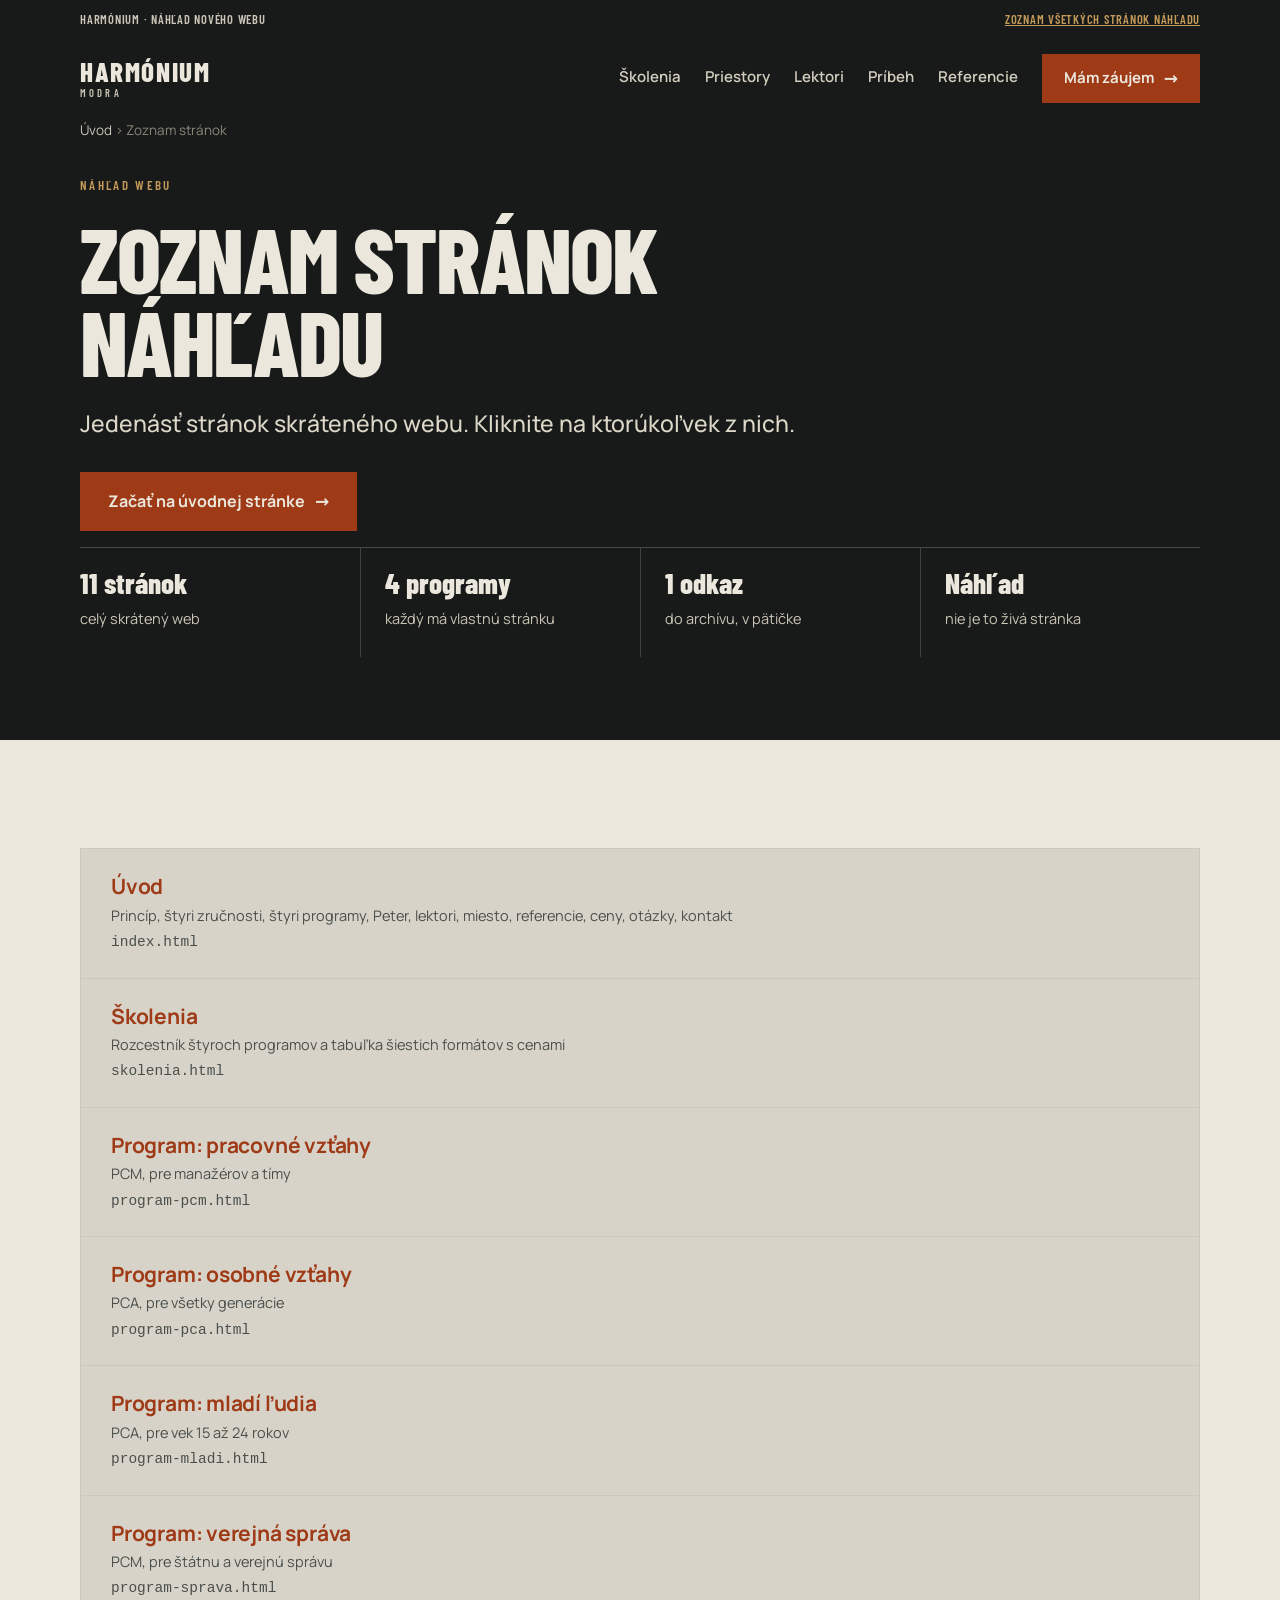
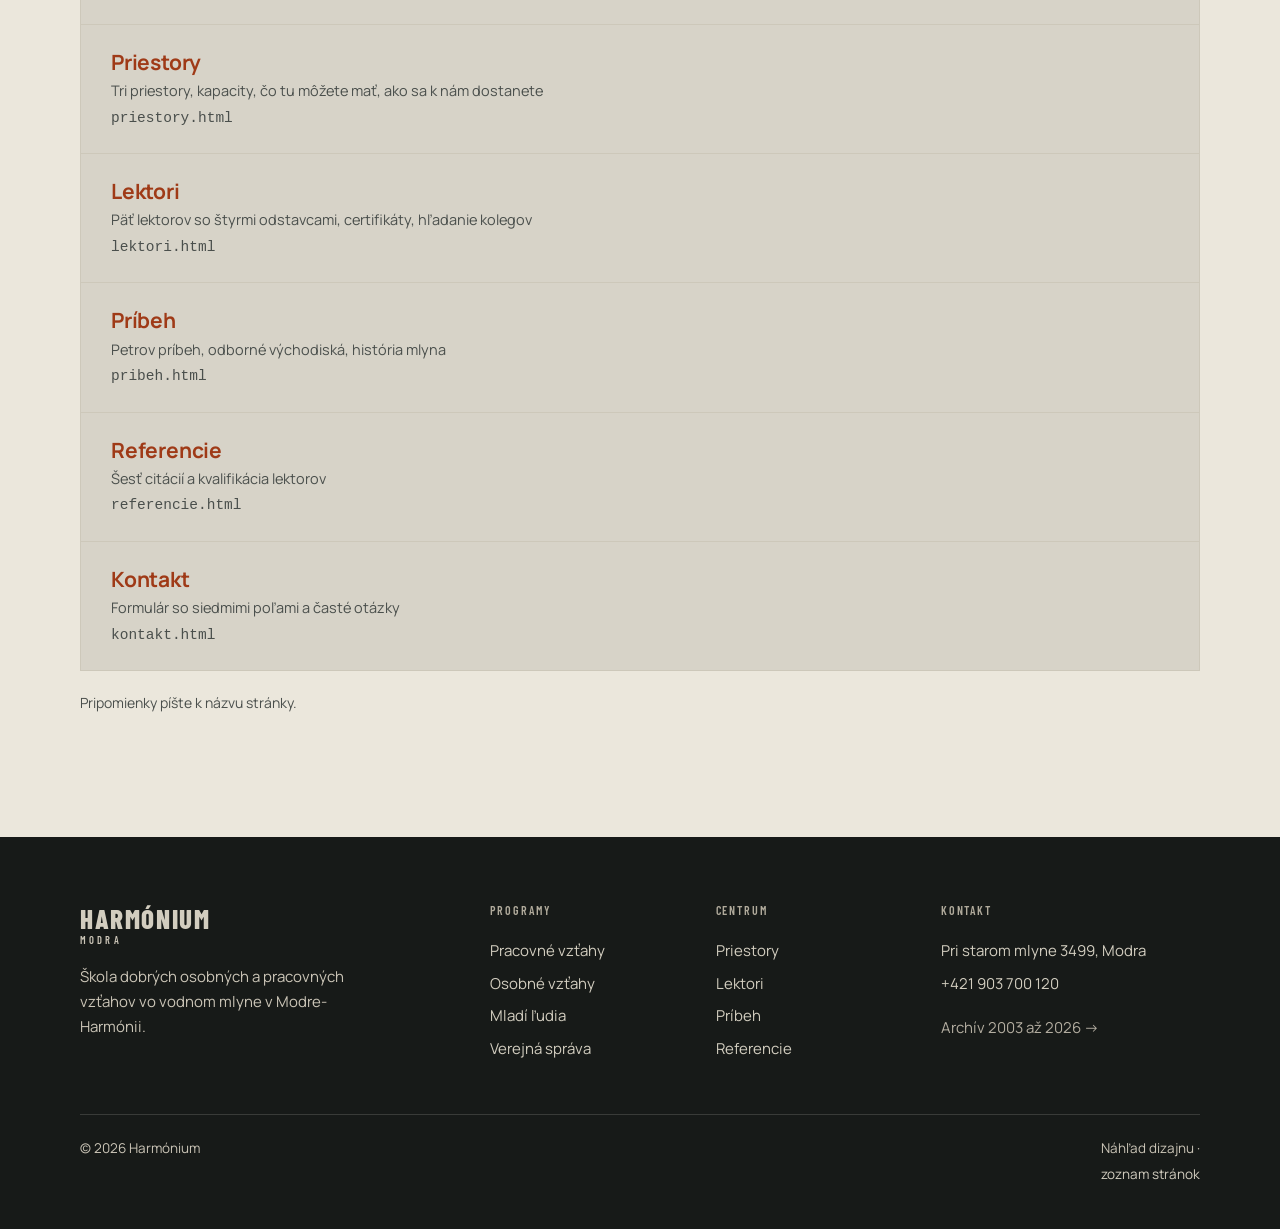
==== mapa.html @ 92538cf5 "Nahlad noveho webu Harmonium, dvanast stranok Staticky nahlad pre pripomienkovanie. Vsetky stranky m" ====
<!doctype html>
<html lang="sk">
<head>
<meta charset="utf-8">
<meta name="robots" content="noindex, nofollow">
<meta name="viewport" content="width=device-width, initial-scale=1">
<title>Zoznam stránok — Harmónium</title>
<link rel="preconnect" href="https://fonts.googleapis.com">
<link rel="preconnect" href="https://fonts.gstatic.com" crossorigin>
<link rel="stylesheet" href="https://fonts.googleapis.com/css2?family=Barlow+Condensed:wght@600;700;800&family=Manrope:wght@400;500;600;700&display=swap">
<link rel="stylesheet" href="styl.css">
</head>
<body>

<div class="preview-bar"><div class="wrap">
  <span>Harmónium &middot; náhľad nového webu</span>
  <span><a href="mapa.html">Zoznam všetkých stránok náhľadu</a></span>
</div></div>

<header class="nav"><div class="wrap">
  <a class="mark" href="index.html">Harmónium<small>Modra</small></a>
  <nav class="nav-links">
    <a href="skolenia.html">Školenia</a>
    <a href="priestory.html">Priestory</a>
    <a href="lektori.html">Lektori</a>
    <a href="pribeh.html">Príbeh</a>
    <a href="referencie.html">Referencie</a>
  </nav>
  <a class="btn" href="kontakt.html">Mám záujem <span class="ar">&rarr;</span></a>
</div></header>

<div class="crumb"><div class="wrap"><a href="index.html">Úvod</a> &rsaquo; Zoznam stránok</div></div>

<main>
<section class="top"><div class="wrap">
  <p class="tag">Náhľad webu</p>
  <h1 class="display">Zoznam stránok<br>náhľadu</h1>
  <p class="lead">Jedenásť stránok skráteného webu. Kliknite na ktorúkoľvek z nich.</p>
  <a class="btn" href="index.html">Začať na úvodnej stránke <span class="ar">&rarr;</span></a>
  <div class="meta-row"><div><b>11 stránok</b><span>celý skrátený web</span></div><div><b>4 programy</b><span>každý má vlastnú stránku</span></div><div><b>1 odkaz</b><span>do archívu, v pätičke</span></div><div><b>Náhľad</b><span>nie je to živá stránka</span></div></div>
</div></section>

<section class="band b-piesok-svetly"><div class="wrap">
  <div class="price-wrap"><div class="price-row" style="grid-template-columns:1fr"><div><p class="h3" style="margin-bottom:4px"><a href="index.html" style="color:var(--vinova); text-decoration:none">Úvod</a></p><p class="small quiet" style="margin:0 0 4px">Princíp, štyri zručnosti, štyri programy, Peter, lektori, miesto, referencie, ceny, otázky, kontakt</p><p class="small" style="margin:0; color:var(--text-3); font-family:monospace">index.html</p></div></div><div class="price-row" style="grid-template-columns:1fr"><div><p class="h3" style="margin-bottom:4px"><a href="skolenia.html" style="color:var(--vinova); text-decoration:none">Školenia</a></p><p class="small quiet" style="margin:0 0 4px">Rozcestník štyroch programov a tabuľka šiestich formátov s cenami</p><p class="small" style="margin:0; color:var(--text-3); font-family:monospace">skolenia.html</p></div></div><div class="price-row" style="grid-template-columns:1fr"><div><p class="h3" style="margin-bottom:4px"><a href="program-pcm.html" style="color:var(--vinova); text-decoration:none">Program: pracovné vzťahy</a></p><p class="small quiet" style="margin:0 0 4px">PCM, pre manažérov a tímy</p><p class="small" style="margin:0; color:var(--text-3); font-family:monospace">program-pcm.html</p></div></div><div class="price-row" style="grid-template-columns:1fr"><div><p class="h3" style="margin-bottom:4px"><a href="program-pca.html" style="color:var(--vinova); text-decoration:none">Program: osobné vzťahy</a></p><p class="small quiet" style="margin:0 0 4px">PCA, pre všetky generácie</p><p class="small" style="margin:0; color:var(--text-3); font-family:monospace">program-pca.html</p></div></div><div class="price-row" style="grid-template-columns:1fr"><div><p class="h3" style="margin-bottom:4px"><a href="program-mladi.html" style="color:var(--vinova); text-decoration:none">Program: mladí ľudia</a></p><p class="small quiet" style="margin:0 0 4px">PCA, pre vek 15 až 24 rokov</p><p class="small" style="margin:0; color:var(--text-3); font-family:monospace">program-mladi.html</p></div></div><div class="price-row" style="grid-template-columns:1fr"><div><p class="h3" style="margin-bottom:4px"><a href="program-sprava.html" style="color:var(--vinova); text-decoration:none">Program: verejná správa</a></p><p class="small quiet" style="margin:0 0 4px">PCM, pre štátnu a verejnú správu</p><p class="small" style="margin:0; color:var(--text-3); font-family:monospace">program-sprava.html</p></div></div><div class="price-row" style="grid-template-columns:1fr"><div><p class="h3" style="margin-bottom:4px"><a href="priestory.html" style="color:var(--vinova); text-decoration:none">Priestory</a></p><p class="small quiet" style="margin:0 0 4px">Tri priestory, kapacity, čo tu môžete mať, ako sa k nám dostanete</p><p class="small" style="margin:0; color:var(--text-3); font-family:monospace">priestory.html</p></div></div><div class="price-row" style="grid-template-columns:1fr"><div><p class="h3" style="margin-bottom:4px"><a href="lektori.html" style="color:var(--vinova); text-decoration:none">Lektori</a></p><p class="small quiet" style="margin:0 0 4px">Päť lektorov so štyrmi odstavcami, certifikáty, hľadanie kolegov</p><p class="small" style="margin:0; color:var(--text-3); font-family:monospace">lektori.html</p></div></div><div class="price-row" style="grid-template-columns:1fr"><div><p class="h3" style="margin-bottom:4px"><a href="pribeh.html" style="color:var(--vinova); text-decoration:none">Príbeh</a></p><p class="small quiet" style="margin:0 0 4px">Petrov príbeh, odborné východiská, história mlyna</p><p class="small" style="margin:0; color:var(--text-3); font-family:monospace">pribeh.html</p></div></div><div class="price-row" style="grid-template-columns:1fr"><div><p class="h3" style="margin-bottom:4px"><a href="referencie.html" style="color:var(--vinova); text-decoration:none">Referencie</a></p><p class="small quiet" style="margin:0 0 4px">Šesť citácií a kvalifikácia lektorov</p><p class="small" style="margin:0; color:var(--text-3); font-family:monospace">referencie.html</p></div></div><div class="price-row" style="grid-template-columns:1fr"><div><p class="h3" style="margin-bottom:4px"><a href="kontakt.html" style="color:var(--vinova); text-decoration:none">Kontakt</a></p><p class="small quiet" style="margin:0 0 4px">Formulár so siedmimi poľami a časté otázky</p><p class="small" style="margin:0; color:var(--text-3); font-family:monospace">kontakt.html</p></div></div></div>
  <p class="price-note">Pripomienky píšte k názvu stránky.</p>
</div></section>
</main>

<footer class="foot"><div class="wrap">
  <div class="foot-grid">
    <div>
      <a class="mark" href="index.html">Harmónium<small>Modra</small></a>
      <p style="margin-top:16px; max-width:32ch">Škola dobrých osobných a pracovných vzťahov vo vodnom mlyne v Modre-Harmónii.</p>
    </div>
    <div>
      <h4>Programy</h4>
      <a href="program-pcm.html">Pracovné vzťahy</a>
      <a href="program-pca.html">Osobné vzťahy</a>
      <a href="program-mladi.html">Mladí ľudia</a>
      <a href="program-sprava.html">Verejná správa</a>
    </div>
    <div>
      <h4>Centrum</h4>
      <a href="priestory.html">Priestory</a>
      <a href="lektori.html">Lektori</a>
      <a href="pribeh.html">Príbeh</a>
      <a href="referencie.html">Referencie</a>
    </div>
    <div>
      <h4>Kontakt</h4>
      <a href="kontakt.html">Pri starom mlyne 3499, Modra</a>
      <a href="tel:+421903700120">+421 903 700 120</a>
      <a href="https://centrumharmonium.sk/archiv" style="margin-top:12px; color:#b3ada0">Archív 2003 až 2026 &rarr;</a>
    </div>
  </div>
  <div class="foot-bottom">
    <span>&copy; 2026 Harmónium</span>
    <span>Náhľad dizajnu &middot; <a href="mapa.html">zoznam stránok</a></span>
  </div>
</div></footer>

</body>
</html>
---- styl.css ----
/* Harmónium — náhľad nového webu
   Farebný systém podľa artboardu "Farebný princíp":
   rovina 1 svetlé plochy, rovina 2 tmavé plochy, vínová akcent, zlatá len na tmavom. */

:root{
  color-scheme: light;

  /* rovina 1 — svetlé plochy, pozadia sekcií */
  --piesok:#d7d3c8;
  --piesok-svetly:#ebe7dc;
  --salvia:#dde0d2;
  --hlina:#e8d8cc;

  /* rovina 2 — tmavé plochy */
  --mlyn:#171a18;
  --mach:#44523e;
  --voda:#35565b;
  --tehla:#7a3a2a;

  /* akcent */
  --vinova:#9f3a17;
  --vinova-tmava:#7d2d11;
  --zlata:#c49a5a;

  /* text */
  --text:#171a18;
  --text-2:#2e3330;
  --text-3:#4a4f4c;
  --na-tmavom:#ebe7dc;
  --na-tmavom-2:#cbc5b7;
  --linka:#bdb7a8;
  --linka-jemna:#cdc8ba;
}
@media (prefers-color-scheme: dark){
  :root:not([data-theme="light"]){ --text:#171a18; --piesok-svetly:#ebe7dc; }
}
:root[data-theme="dark"]{ --text:#171a18; --piesok-svetly:#ebe7dc; }

*{box-sizing:border-box}
html{scroll-behavior:smooth; scroll-padding-top:80px}
body{
  margin:0; background:var(--piesok-svetly); color:var(--text);
  font-family:Manrope, system-ui, -apple-system, sans-serif;
  font-size:18px; line-height:1.65; overflow-x:hidden; -webkit-font-smoothing:antialiased;
}
img{max-width:100%; display:block}
.wrap{width:100%; max-width:1200px; margin:0 auto; padding:0 16px}
@media(min-width:760px){ .wrap{padding:0 40px} }

/* ---------- typografia ---------- */
.display{font-family:"Barlow Condensed",Impact,sans-serif; font-weight:800; font-size:clamp(44px,7.4vw,92px); line-height:.9; letter-spacing:-.02em; text-transform:uppercase; margin:0}
.h2{font-family:"Barlow Condensed",Impact,sans-serif; font-weight:800; font-size:clamp(32px,4.7vw,56px); line-height:.95; letter-spacing:-.015em; text-transform:uppercase; margin:0}
.h3{font-size:21px; font-weight:700; line-height:1.3; margin:0; letter-spacing:-.01em}
.lead{font-size:clamp(19px,2.1vw,23px); line-height:1.5; margin:0; font-weight:500}
p{margin:0 0 1em}
.measure{max-width:62ch}
.small{font-size:14.5px; line-height:1.55}
.tag{font-family:"Barlow Condensed",sans-serif; font-weight:600; text-transform:uppercase; letter-spacing:.18em; font-size:13px; margin:0}
.quiet{color:var(--text-3)}
.on-dark .quiet{color:var(--na-tmavom-2)}
.on-dark .lead{color:rgba(235,231,220,.84)}

/* ---------- výzvy ---------- */
.btn{display:inline-flex; align-items:center; gap:10px; background:var(--vinova); color:var(--piesok-svetly);
  text-decoration:none; font-weight:700; font-size:16px; padding:16px 28px; border:0; cursor:pointer;
  transition:background .18s ease, transform .18s ease; font-family:inherit}
.btn:hover{background:var(--vinova-tmava); transform:translateY(-1px)}
.btn .ar{font-family:system-ui; font-size:17px; line-height:1}
.btn-ghost{display:inline-flex; align-items:center; gap:10px; background:transparent; color:inherit;
  text-decoration:none; font-weight:700; font-size:16px; padding:16px 26px; border:1px solid currentColor;
  transition:background .18s ease}
.btn-ghost:hover{background:rgba(235,231,220,.12)}
.link{display:inline-flex; align-items:center; gap:9px; text-decoration:none; font-weight:700; font-size:16px;
  border-bottom:1px solid var(--vinova); color:var(--vinova); padding-bottom:3px; transition:gap .18s ease}
.link:hover{gap:15px}
.link-zlata{color:var(--zlata); border-bottom-color:rgba(196,154,90,.6)}

/* ---------- pruh náhľadu ---------- */
.preview-bar{background:var(--mlyn); color:var(--na-tmavom-2); font-size:12.5px; letter-spacing:.06em;
  text-transform:uppercase; font-family:"Barlow Condensed",sans-serif; font-weight:600; padding:9px 0}
.preview-bar .wrap{display:flex; justify-content:space-between; gap:16px; flex-wrap:wrap}
.preview-bar a{color:var(--zlata)}

/* ---------- hlavička ---------- */
.nav{position:sticky; top:0; z-index:40; background:var(--mlyn); transition:box-shadow .25s ease}
.nav.over{background:linear-gradient(to bottom, rgba(23,26,24,.82) 0%, rgba(23,26,24,.45) 60%, rgba(23,26,24,0) 100%)}
.nav.over.solid{background:var(--mlyn)}
.nav .wrap{display:flex; align-items:center; gap:24px; height:80px}
.mark{font-family:"Barlow Condensed",sans-serif; font-weight:800; font-size:27px; letter-spacing:.06em;
  text-transform:uppercase; color:var(--na-tmavom); text-decoration:none; line-height:1}
.mark small{display:block; font-size:10.5px; letter-spacing:.3em; font-weight:600; color:var(--na-tmavom-2); margin-top:3px}
.nav-links{display:none; gap:24px; margin-left:auto}
@media(min-width:1060px){ .nav-links{display:flex} }
.nav-links a{color:#d2cdbf; text-decoration:none; font-size:15px; font-weight:600; padding:6px 0; border-bottom:2px solid transparent}
.nav-links a:hover,.nav-links a.on{color:var(--na-tmavom); border-bottom-color:var(--vinova)}
.nav .btn{margin-left:auto; padding:12px 22px; font-size:15px}
@media(min-width:1060px){ .nav .btn{margin-left:0} }

/* ---------- drobček ---------- */
.crumb{background:var(--mlyn); color:#8c877a; font-size:13.5px; padding:0 0 20px}
.crumb a{color:var(--na-tmavom-2); text-decoration:none}
.crumb a:hover{color:var(--na-tmavom)}

/* ---------- pásy ---------- */
.band{padding:clamp(60px,8.5vw,116px) 0}
.b-piesok{background:var(--piesok)}
.b-piesok-svetly{background:var(--piesok-svetly)}
.b-salvia{background:var(--salvia)}
.b-hlina{background:var(--hlina)}
.b-mlyn{background:var(--mlyn); color:var(--na-tmavom)}
.b-mach{background:var(--mach); color:var(--na-tmavom)}
.b-voda{background:var(--voda); color:var(--na-tmavom)}
.b-tehla{background:var(--tehla); color:var(--na-tmavom)}
.sec-head{margin-bottom:clamp(34px,4.8vw,60px)}
.sec-head .tag{color:var(--vinova); margin-bottom:16px}
.on-dark .sec-head .tag{color:var(--zlata)}
.sec-head .h2{margin-bottom:18px}
.sec-head .lead{color:var(--text-2); max-width:34em}

/* ---------- hero ---------- */
.hero{position:relative; min-height:680px; display:flex; flex-direction:column; justify-content:flex-end; margin-top:-80px; padding-top:80px}
@media(min-width:900px){ .hero{min-height:90vh} }
.hero-bg{position:absolute; inset:0; background-size:cover; background-position:62% 56%}
.hero-scrim{position:absolute; inset:0; background:
  linear-gradient(100deg, rgba(14,17,15,.93) 0%, rgba(14,17,15,.80) 36%, rgba(14,17,15,.28) 64%, rgba(14,17,15,.14) 100%),
  linear-gradient(to top, rgba(14,17,15,.74) 0%, rgba(14,17,15,0) 44%)}
.hero .wrap{position:relative; z-index:2; width:100%; padding-top:60px}
.hero-copy{max-width:680px; color:var(--na-tmavom)}
.hero .tag{color:var(--zlata); margin-bottom:22px}
.hero .display{margin-bottom:24px}
.hero .lead{color:#ded9cb; margin-bottom:34px; max-width:34em}
.hero-cta{display:flex; flex-wrap:wrap; gap:14px; margin-bottom:52px}
.hero-facts{display:grid; grid-template-columns:1fr; border-top:1px solid rgba(235,231,220,.24); color:var(--na-tmavom)}
@media(min-width:720px){ .hero-facts{grid-template-columns:repeat(3,1fr)} }
.fact{padding:20px 0 26px}
@media(min-width:720px){ .fact{padding:22px 28px 30px; border-left:1px solid rgba(235,231,220,.2)} .fact:first-child{padding-left:0; border-left:0} }
.fact b{display:block; font-family:"Barlow Condensed",sans-serif; font-weight:800; font-size:34px; line-height:1; margin-bottom:6px}
.fact span{font-size:14.5px; color:var(--na-tmavom-2)}

/* vnútorná hlavička podstránky */
.top{background:var(--mlyn); color:var(--na-tmavom); padding:14px 0 clamp(52px,6.5vw,92px)}
.top .tag{color:var(--zlata); margin-bottom:20px}
.top .display{margin-bottom:24px}
.top .lead{color:#ded9cb; max-width:33em; margin-bottom:32px}
.meta-row{display:grid; grid-template-columns:1fr; border-top:1px solid rgba(235,231,220,.24); margin-top:16px}
@media(min-width:720px){ .meta-row{grid-template-columns:repeat(4,1fr)} }
.meta-row div{padding:18px 0 6px}
@media(min-width:720px){ .meta-row div{padding:20px 24px 24px; border-left:1px solid rgba(235,231,220,.2)} .meta-row div:first-child{padding-left:0; border-left:0} }
.meta-row b{display:block; font-family:"Barlow Condensed",sans-serif; font-weight:800; font-size:29px; line-height:1; margin-bottom:6px}
.meta-row span{font-size:14.5px; color:var(--na-tmavom-2)}

/* ---------- dvojstĺpec, zručnosti ---------- */
.two-col{display:grid; gap:40px}
@media(min-width:900px){ .two-col{grid-template-columns:1fr 1fr; gap:66px} }
.split{display:grid; gap:40px}
@media(min-width:900px){ .split{grid-template-columns:5fr 7fr; gap:72px; align-items:start} }

.skills{display:grid; border-top:1px solid var(--linka)}
@media(min-width:820px){ .skills{grid-template-columns:1fr 1fr} }
.skill{padding:32px 0 30px; border-bottom:1px solid var(--linka)}
@media(min-width:820px){
  .skill{padding:36px 46px 34px}
  .skill:nth-child(odd){padding-left:0; border-right:1px solid var(--linka)}
  .skill:nth-child(even){padding-right:0}
}
.skill .h3{margin-bottom:10px}
.skill p{margin:0; color:var(--text-2); font-size:17px}

/* ---------- programy ---------- */
.programy{display:grid; gap:20px}
@media(min-width:720px){ .programy{grid-template-columns:1fr 1fr; gap:22px} }
.program{padding:34px 30px 32px; display:flex; flex-direction:column; color:var(--na-tmavom)}
.p-mach{background:var(--mach)}
.p-voda{background:var(--voda)}
.p-tehla{background:var(--tehla)}
.p-mlyn{background:var(--mlyn); border:1px solid rgba(196,154,90,.45)}
.program .kod{font-family:"Barlow Condensed",sans-serif; font-weight:600; text-transform:uppercase;
  letter-spacing:.16em; font-size:12.5px; color:var(--zlata); margin:0 0 6px}
.program .komu{font-size:14.5px; color:rgba(235,231,220,.88); margin:0 0 18px}
.program h3{font-family:"Barlow Condensed",sans-serif; font-weight:800; font-size:30px; line-height:1;
  letter-spacing:-.01em; text-transform:uppercase; margin:0 0 14px}
.program p.pop{font-size:16.5px; color:rgba(235,231,220,.86); margin-bottom:18px}
.program ul{list-style:none; margin:0 0 24px; padding:0; font-size:14.5px; color:rgba(235,231,220,.9)}
.program ul li{padding:7px 0; border-bottom:1px solid rgba(235,231,220,.16)}
.program .link{margin-top:auto; align-self:flex-start}

/* ---------- pravidlá ---------- */
.rules{display:grid; gap:0; border-top:1px solid rgba(235,231,220,.26)}
@media(min-width:760px){ .rules{grid-template-columns:1fr 1fr; column-gap:48px} }
.rule-item{padding:18px 0; border-bottom:1px solid rgba(235,231,220,.26); font-size:17px; display:flex; gap:14px}
.rule-item span{color:var(--zlata); font-family:"Barlow Condensed",sans-serif; font-weight:700; font-size:18px}

/* ---------- lektori ---------- */
.people{display:grid; gap:40px}
@media(min-width:820px){ .people{grid-template-columns:1fr 1fr; gap:48px} }
.person{display:grid; grid-template-columns:1fr; gap:20px}
@media(min-width:560px){ .person{grid-template-columns:168px 1fr; gap:26px; align-items:start} }
.person .ph{aspect-ratio:3/4; background-size:cover; background-position:center 18%; background-color:#c9c3b4}
.person .nm{font-family:"Barlow Condensed",sans-serif; font-weight:800; font-size:25px; text-transform:uppercase;
  letter-spacing:.01em; margin:0 0 4px; line-height:1.05}
.person .rl{font-size:14.5px; color:var(--vinova); font-weight:700; margin:0 0 14px}
.person p{font-size:15.5px; line-height:1.6; color:var(--text-2); margin:0 0 .7em}
.person .cert{font-size:14px; color:var(--text-3); margin-top:12px; padding-top:12px; border-top:1px solid var(--linka-jemna)}

/* ---------- miesto ---------- */
.place{display:grid; grid-template-columns:1fr}
@media(min-width:900px){ .place{grid-template-columns:1fr 1fr} }
.place-img{min-height:400px; background-size:cover; background-position:center}
.place-copy{background:var(--mach); color:var(--na-tmavom); padding:clamp(40px,6vw,76px) 16px}
@media(min-width:760px){ .place-copy{padding-left:48px; padding-right:48px} }
@media(min-width:900px){ .place-copy{display:flex; flex-direction:column; justify-content:center} }
.place-copy .tag{color:var(--zlata); margin-bottom:18px}
.place-copy .h2{margin-bottom:20px}
.place-copy p{color:rgba(235,231,220,.86)}
.strip{display:grid; grid-template-columns:1fr}
@media(min-width:760px){ .strip{grid-template-columns:repeat(3,1fr)} }
.strip-img{min-height:280px; background-size:cover; background-position:center}
.rel{position:relative}
.strip-cap{position:absolute; left:0; bottom:0; padding:13px 17px; background:rgba(23,26,24,.76); color:var(--na-tmavom); font-size:13.5px}

/* ---------- referencie ---------- */
.refs{display:grid; gap:36px}
@media(min-width:860px){ .refs{grid-template-columns:repeat(3,1fr); gap:40px} }
.ref{border-top:2px solid var(--text); padding-top:26px}
.ref q{display:block; quotes:none; font-size:19px; line-height:1.5; margin-bottom:26px; color:var(--text-2)}
.ref q:before,.ref q:after{content:""}
.ref .who{display:flex; align-items:center; gap:14px}
.ref .av{width:52px; height:52px; flex:0 0 52px; border-radius:50%; border:1px dashed var(--linka);
  display:grid; place-items:center; font-size:9.5px; text-align:center; color:var(--text-3); line-height:1.2; padding:4px}
.ref .nm{font-weight:700; font-size:16px; line-height:1.3}
.ref .co{font-size:14px; color:var(--text-3); line-height:1.3}

/* ---------- ceny ---------- */
.price-wrap{background:var(--piesok-svetly); border:1px solid var(--linka-jemna)}
.b-piesok-svetly .price-wrap{background:var(--piesok)}
.price-row{display:grid; grid-template-columns:1fr; gap:4px; padding:24px 20px; border-bottom:1px solid var(--linka-jemna)}
@media(min-width:900px){ .price-row{grid-template-columns:3.1fr 1.4fr 1.2fr 1.1fr 1.6fr; align-items:center; gap:20px; padding:24px 30px} }
.price-head{display:none; font-family:"Barlow Condensed",sans-serif; font-weight:600; text-transform:uppercase;
  letter-spacing:.16em; font-size:12px; color:var(--text-3)}
@media(min-width:900px){ .price-head{display:grid; padding-top:16px; padding-bottom:16px} }
.price-row:last-child{border-bottom:0}
.price-row .name{font-weight:700; font-size:18px}
.price-row .meta{font-size:15px; color:var(--text-3)}
.price-row .cost{font-family:"Barlow Condensed",sans-serif; font-weight:800; font-size:27px; letter-spacing:-.01em}
.price-row.hi{background:var(--hlina)}
.price-row.hi .cost{color:var(--vinova)}
.badge{display:inline-block; background:var(--vinova); color:var(--piesok-svetly); font-size:11px; font-weight:700;
  letter-spacing:.14em; text-transform:uppercase; padding:4px 9px; margin-left:10px; vertical-align:2px}
.price-note{margin-top:20px; font-size:14px; color:var(--text-3)}

/* ---------- otázky ---------- */
.faq{border-top:1px solid var(--linka)}
.faq details{border-bottom:1px solid var(--linka)}
.faq summary{list-style:none; cursor:pointer; padding:24px 44px 24px 0; position:relative;
  font-family:"Barlow Condensed",sans-serif; font-weight:700; font-size:25px; line-height:1.15; text-transform:uppercase; letter-spacing:-.005em}
.faq summary::-webkit-details-marker{display:none}
.faq summary:after{content:"+"; position:absolute; right:4px; top:20px; font-family:system-ui; font-size:26px; color:var(--vinova); font-weight:400}
.faq details[open] summary:after{content:"\2013"}
.faq .ans{padding:0 0 26px; max-width:68ch; color:var(--text-2); font-size:17px}
.faq .ans p:last-child{margin-bottom:0}

/* ---------- formulár ---------- */
.form-grid{display:grid; gap:40px}
@media(min-width:900px){ .form-grid{grid-template-columns:5fr 7fr; gap:72px} }
.field{margin-bottom:20px}
.field label{display:block; font-size:14px; font-weight:600; margin-bottom:7px; color:rgba(235,231,220,.86)}
.field input,.field select,.field textarea{width:100%; padding:14px 16px; font:inherit; font-size:16px;
  background:rgba(235,231,220,.08); border:1px solid rgba(235,231,220,.32); color:var(--na-tmavom); border-radius:0}
.field input:focus,.field select:focus,.field textarea:focus{outline:2px solid var(--zlata); outline-offset:1px}
.field select option{color:#171a18}
.two{display:grid}
@media(min-width:600px){ .two{grid-template-columns:1fr 1fr; gap:0 20px} }
.contact-list{list-style:none; margin:0; padding:0}
.contact-list li{padding:14px 0; border-bottom:1px solid rgba(235,231,220,.22)}
.contact-list b{display:block; font-size:13px; letter-spacing:.14em; text-transform:uppercase;
  color:var(--na-tmavom-2); font-weight:600; margin-bottom:4px; font-family:"Barlow Condensed",sans-serif}
.contact-list a{color:var(--na-tmavom)}

/* ---------- pätička ---------- */
.foot{background:var(--mlyn); color:var(--na-tmavom-2); padding:64px 0 40px; font-size:15px}
.foot-grid{display:grid; gap:32px}
@media(min-width:760px){ .foot-grid{grid-template-columns:2fr 1fr 1fr 1.4fr; gap:40px} }
.foot h4{font-family:"Barlow Condensed",sans-serif; font-weight:600; text-transform:uppercase;
  letter-spacing:.16em; font-size:12px; color:#b0aa9b; margin:0 0 14px}
.foot a{color:#d2cdbf; text-decoration:none; display:block; padding:4px 0}
.foot a:hover{color:var(--na-tmavom); text-decoration:underline}
.foot-bottom{margin-top:48px; padding-top:22px; border-top:1px solid rgba(235,231,220,.16);
  display:flex; flex-wrap:wrap; gap:14px; justify-content:space-between; font-size:13.5px}

/* ---------- čitateľnosť textu na tmavých plochách ---------- */
/* Pozor: tieto pravidlá musia zostať na konci súboru, prepisujú svetlé varianty. */
.on-dark, .b-mlyn, .b-mach, .b-voda, .b-tehla, .top, .place-copy{color:var(--na-tmavom)}

.on-dark .lead, .b-mlyn .lead, .b-mach .lead, .b-voda .lead, .b-tehla .lead,
.top .lead, .place-copy .lead,
.on-dark .sec-head .lead, .b-mlyn .sec-head .lead, .b-mach .sec-head .lead,
.b-voda .sec-head .lead, .b-tehla .sec-head .lead{color:#dcd7c9}

.on-dark p, .b-mlyn p, .b-mach p, .b-voda p, .b-tehla p,
.top p, .place-copy p{color:var(--na-tmavom)}

.on-dark .quiet, .b-mlyn .quiet, .b-mach .quiet, .b-voda .quiet, .b-tehla .quiet,
.top .quiet, .place-copy .quiet,
.on-dark .cert, .b-mlyn .cert, .b-mach .cert, .b-voda .cert, .b-tehla .cert{color:#c6c0b1}

/* zlatá je na čiernej čitateľná, na farebných plochách potrebuje svetlejší odtieň */
.b-mach .tag, .b-voda .tag, .b-tehla .tag, .place-copy .tag,
.program .kod, .program .link-zlata{color:var(--zlata-svetla)}
.program .link-zlata{border-bottom-color:rgba(227,189,132,.65)}

/* nadradené pravidlo pre zlatý nadpis sekcie na farebných tmavých plochách */
.b-mach .sec-head .tag, .b-voda .sec-head .tag, .b-tehla .sec-head .tag,
.place-copy .sec-head .tag{color:var(--zlata-svetla)}

/* ---------- galéria priestorov ---------- */
.galeria{display:grid; gap:14px; grid-template-columns:1fr; margin-top:8px}
@media(min-width:620px){ .galeria{grid-template-columns:1fr 1fr} }
@media(min-width:980px){ .galeria{grid-template-columns:repeat(3,1fr)} }
.gfoto{margin:0}
.gfoto img{width:100%; aspect-ratio:4/3; object-fit:cover; background:#cdc8ba}
.gfoto figcaption{font-size:14px; color:var(--text-3); padding:9px 2px 0; line-height:1.35}

/* ---------- video prehliadka ---------- */
.video-ramec{background:#0e110f; border:1px solid rgba(235,231,220,.2)}
.video-ramec video{width:100%; height:auto; display:block}
.video-odkaz{position:relative; display:block; text-decoration:none; color:inherit}
.video-odkaz img{width:100%; height:auto; display:block}
.video-odkaz:after{content:""; position:absolute; inset:0; background:rgba(14,17,15,.28); transition:background .2s ease}
.video-odkaz:hover:after{background:rgba(14,17,15,.12)}
.video-hrat{position:absolute; left:50%; top:50%; transform:translate(-50%,-50%); z-index:2;
  display:inline-flex; align-items:center; gap:13px; background:var(--vinova); color:var(--piesok-svetly);
  font-weight:700; font-size:16px; padding:16px 28px}
.video-odkaz:hover .video-hrat{background:var(--vinova-tmava)}
.video-pod{display:flex; flex-wrap:wrap; gap:18px; justify-content:space-between; align-items:center; margin-top:18px; font-size:14.5px}
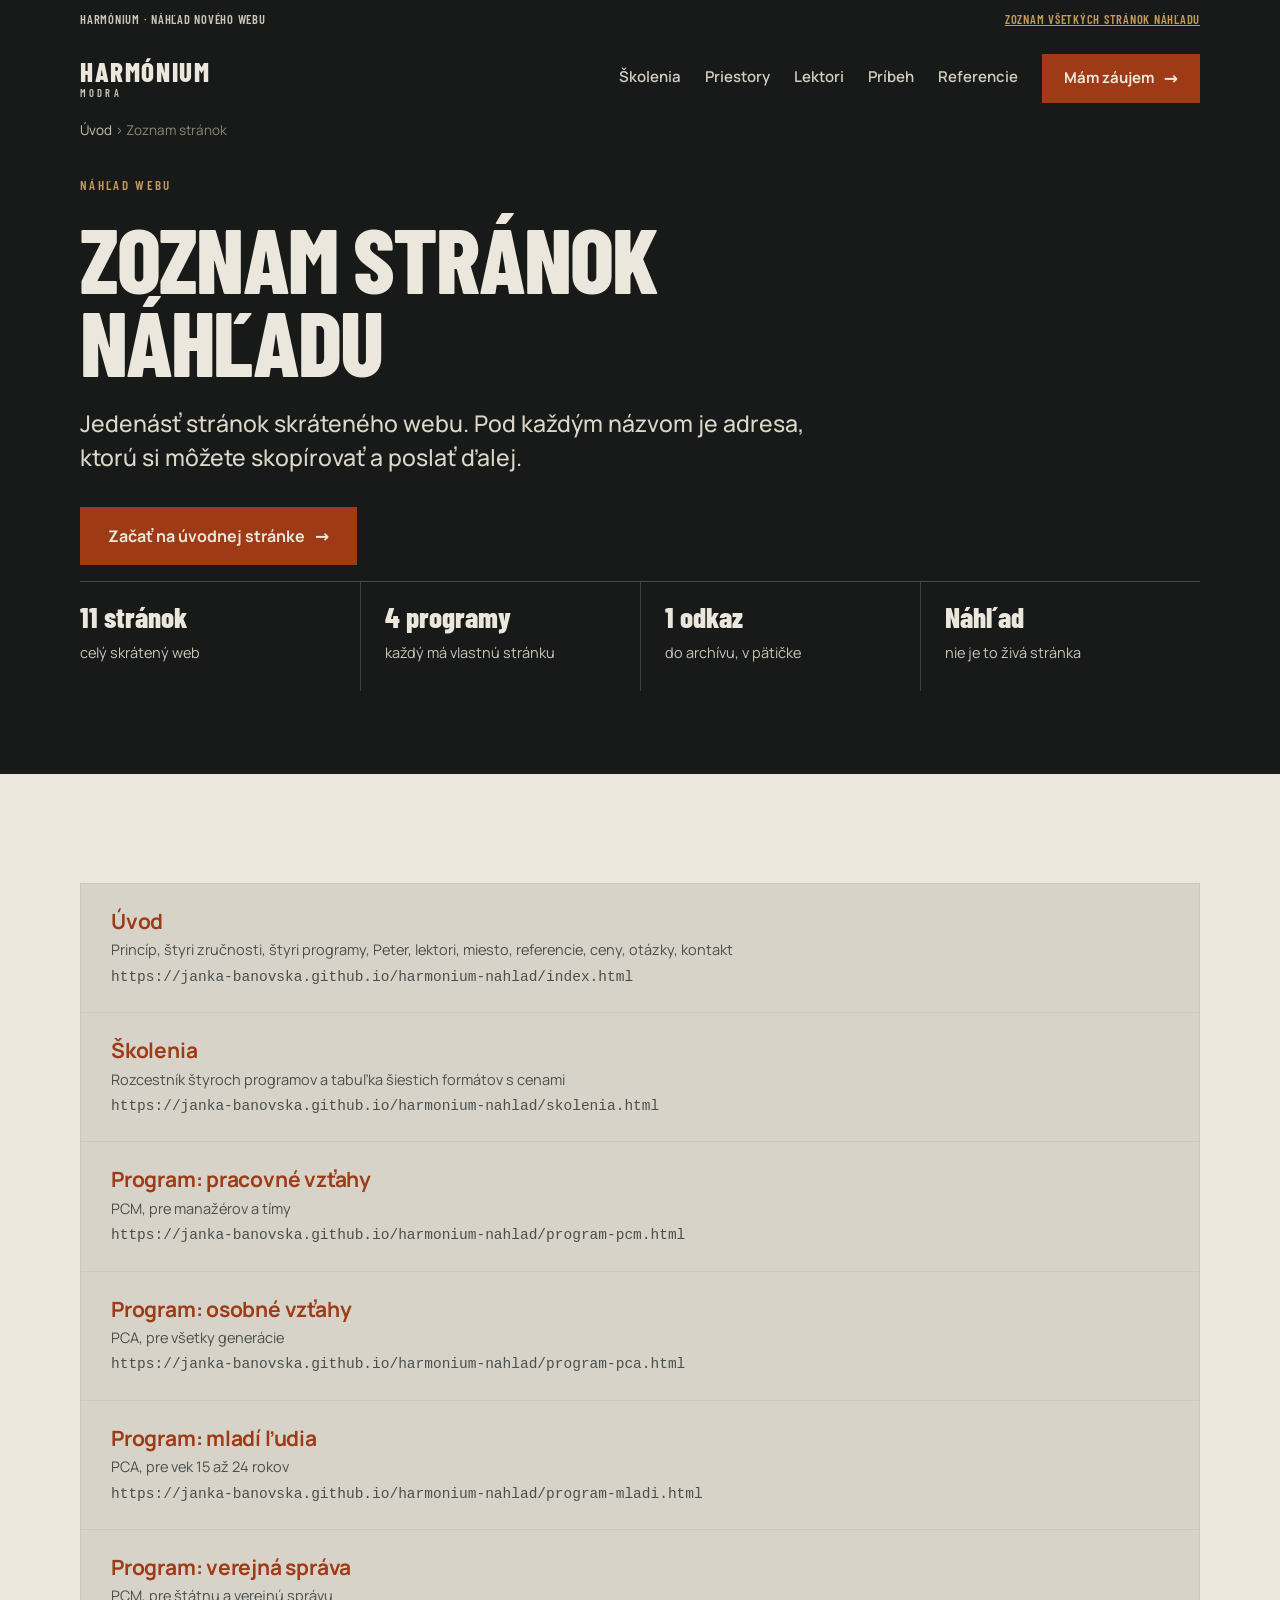
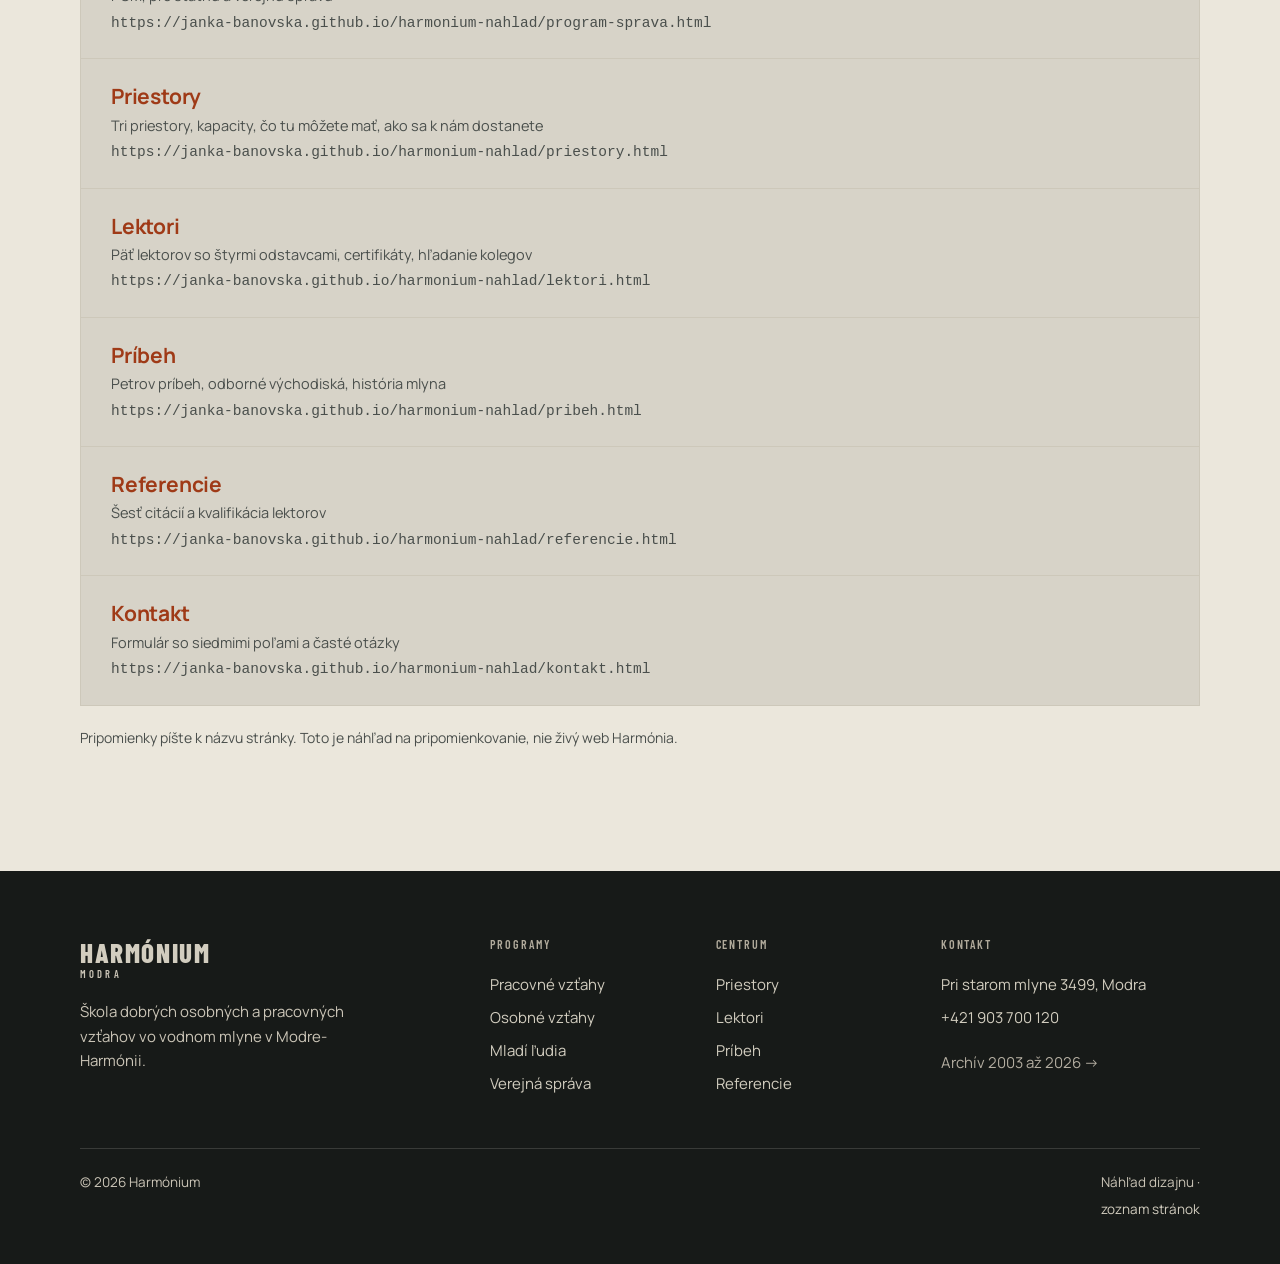
==== commit e4fd4ea6: "Zoznam stranok ukazuje plne verejne adresy Co-Authored-By: Claude Opus 5 <noreply@anthropic.com>" ====
--- a/mapa.html
+++ b/mapa.html
@@ -35,14 +35,14 @@
 <section class="top"><div class="wrap">
   <p class="tag">Náhľad webu</p>
   <h1 class="display">Zoznam stránok<br>náhľadu</h1>
-  <p class="lead">Jedenásť stránok skráteného webu. Kliknite na ktorúkoľvek z nich.</p>
+  <p class="lead">Jedenásť stránok skráteného webu. Pod každým názvom je adresa, ktorú si môžete skopírovať a poslať ďalej.</p>
   <a class="btn" href="index.html">Začať na úvodnej stránke <span class="ar">&rarr;</span></a>
   <div class="meta-row"><div><b>11 stránok</b><span>celý skrátený web</span></div><div><b>4 programy</b><span>každý má vlastnú stránku</span></div><div><b>1 odkaz</b><span>do archívu, v pätičke</span></div><div><b>Náhľad</b><span>nie je to živá stránka</span></div></div>
 </div></section>
 
 <section class="band b-piesok-svetly"><div class="wrap">
-  <div class="price-wrap"><div class="price-row" style="grid-template-columns:1fr"><div><p class="h3" style="margin-bottom:4px"><a href="index.html" style="color:var(--vinova); text-decoration:none">Úvod</a></p><p class="small quiet" style="margin:0 0 4px">Princíp, štyri zručnosti, štyri programy, Peter, lektori, miesto, referencie, ceny, otázky, kontakt</p><p class="small" style="margin:0; color:var(--text-3); font-family:monospace">index.html</p></div></div><div class="price-row" style="grid-template-columns:1fr"><div><p class="h3" style="margin-bottom:4px"><a href="skolenia.html" style="color:var(--vinova); text-decoration:none">Školenia</a></p><p class="small quiet" style="margin:0 0 4px">Rozcestník štyroch programov a tabuľka šiestich formátov s cenami</p><p class="small" style="margin:0; color:var(--text-3); font-family:monospace">skolenia.html</p></div></div><div class="price-row" style="grid-template-columns:1fr"><div><p class="h3" style="margin-bottom:4px"><a href="program-pcm.html" style="color:var(--vinova); text-decoration:none">Program: pracovné vzťahy</a></p><p class="small quiet" style="margin:0 0 4px">PCM, pre manažérov a tímy</p><p class="small" style="margin:0; color:var(--text-3); font-family:monospace">program-pcm.html</p></div></div><div class="price-row" style="grid-template-columns:1fr"><div><p class="h3" style="margin-bottom:4px"><a href="program-pca.html" style="color:var(--vinova); text-decoration:none">Program: osobné vzťahy</a></p><p class="small quiet" style="margin:0 0 4px">PCA, pre všetky generácie</p><p class="small" style="margin:0; color:var(--text-3); font-family:monospace">program-pca.html</p></div></div><div class="price-row" style="grid-template-columns:1fr"><div><p class="h3" style="margin-bottom:4px"><a href="program-mladi.html" style="color:var(--vinova); text-decoration:none">Program: mladí ľudia</a></p><p class="small quiet" style="margin:0 0 4px">PCA, pre vek 15 až 24 rokov</p><p class="small" style="margin:0; color:var(--text-3); font-family:monospace">program-mladi.html</p></div></div><div class="price-row" style="grid-template-columns:1fr"><div><p class="h3" style="margin-bottom:4px"><a href="program-sprava.html" style="color:var(--vinova); text-decoration:none">Program: verejná správa</a></p><p class="small quiet" style="margin:0 0 4px">PCM, pre štátnu a verejnú správu</p><p class="small" style="margin:0; color:var(--text-3); font-family:monospace">program-sprava.html</p></div></div><div class="price-row" style="grid-template-columns:1fr"><div><p class="h3" style="margin-bottom:4px"><a href="priestory.html" style="color:var(--vinova); text-decoration:none">Priestory</a></p><p class="small quiet" style="margin:0 0 4px">Tri priestory, kapacity, čo tu môžete mať, ako sa k nám dostanete</p><p class="small" style="margin:0; color:var(--text-3); font-family:monospace">priestory.html</p></div></div><div class="price-row" style="grid-template-columns:1fr"><div><p class="h3" style="margin-bottom:4px"><a href="lektori.html" style="color:var(--vinova); text-decoration:none">Lektori</a></p><p class="small quiet" style="margin:0 0 4px">Päť lektorov so štyrmi odstavcami, certifikáty, hľadanie kolegov</p><p class="small" style="margin:0; color:var(--text-3); font-family:monospace">lektori.html</p></div></div><div class="price-row" style="grid-template-columns:1fr"><div><p class="h3" style="margin-bottom:4px"><a href="pribeh.html" style="color:var(--vinova); text-decoration:none">Príbeh</a></p><p class="small quiet" style="margin:0 0 4px">Petrov príbeh, odborné východiská, história mlyna</p><p class="small" style="margin:0; color:var(--text-3); font-family:monospace">pribeh.html</p></div></div><div class="price-row" style="grid-template-columns:1fr"><div><p class="h3" style="margin-bottom:4px"><a href="referencie.html" style="color:var(--vinova); text-decoration:none">Referencie</a></p><p class="small quiet" style="margin:0 0 4px">Šesť citácií a kvalifikácia lektorov</p><p class="small" style="margin:0; color:var(--text-3); font-family:monospace">referencie.html</p></div></div><div class="price-row" style="grid-template-columns:1fr"><div><p class="h3" style="margin-bottom:4px"><a href="kontakt.html" style="color:var(--vinova); text-decoration:none">Kontakt</a></p><p class="small quiet" style="margin:0 0 4px">Formulár so siedmimi poľami a časté otázky</p><p class="small" style="margin:0; color:var(--text-3); font-family:monospace">kontakt.html</p></div></div></div>
-  <p class="price-note">Pripomienky píšte k názvu stránky.</p>
+  <div class="price-wrap"><div class="price-row" style="grid-template-columns:1fr"><div><p class="h3" style="margin-bottom:4px"><a href="index.html" style="color:var(--vinova); text-decoration:none">Úvod</a></p><p class="small quiet" style="margin:0 0 4px">Princíp, štyri zručnosti, štyri programy, Peter, lektori, miesto, referencie, ceny, otázky, kontakt</p><p class="small" style="margin:0; color:var(--text-3); font-family:monospace; word-break:break-all">https://janka-banovska.github.io/harmonium-nahlad/index.html</p></div></div><div class="price-row" style="grid-template-columns:1fr"><div><p class="h3" style="margin-bottom:4px"><a href="skolenia.html" style="color:var(--vinova); text-decoration:none">Školenia</a></p><p class="small quiet" style="margin:0 0 4px">Rozcestník štyroch programov a tabuľka šiestich formátov s cenami</p><p class="small" style="margin:0; color:var(--text-3); font-family:monospace; word-break:break-all">https://janka-banovska.github.io/harmonium-nahlad/skolenia.html</p></div></div><div class="price-row" style="grid-template-columns:1fr"><div><p class="h3" style="margin-bottom:4px"><a href="program-pcm.html" style="color:var(--vinova); text-decoration:none">Program: pracovné vzťahy</a></p><p class="small quiet" style="margin:0 0 4px">PCM, pre manažérov a tímy</p><p class="small" style="margin:0; color:var(--text-3); font-family:monospace; word-break:break-all">https://janka-banovska.github.io/harmonium-nahlad/program-pcm.html</p></div></div><div class="price-row" style="grid-template-columns:1fr"><div><p class="h3" style="margin-bottom:4px"><a href="program-pca.html" style="color:var(--vinova); text-decoration:none">Program: osobné vzťahy</a></p><p class="small quiet" style="margin:0 0 4px">PCA, pre všetky generácie</p><p class="small" style="margin:0; color:var(--text-3); font-family:monospace; word-break:break-all">https://janka-banovska.github.io/harmonium-nahlad/program-pca.html</p></div></div><div class="price-row" style="grid-template-columns:1fr"><div><p class="h3" style="margin-bottom:4px"><a href="program-mladi.html" style="color:var(--vinova); text-decoration:none">Program: mladí ľudia</a></p><p class="small quiet" style="margin:0 0 4px">PCA, pre vek 15 až 24 rokov</p><p class="small" style="margin:0; color:var(--text-3); font-family:monospace; word-break:break-all">https://janka-banovska.github.io/harmonium-nahlad/program-mladi.html</p></div></div><div class="price-row" style="grid-template-columns:1fr"><div><p class="h3" style="margin-bottom:4px"><a href="program-sprava.html" style="color:var(--vinova); text-decoration:none">Program: verejná správa</a></p><p class="small quiet" style="margin:0 0 4px">PCM, pre štátnu a verejnú správu</p><p class="small" style="margin:0; color:var(--text-3); font-family:monospace; word-break:break-all">https://janka-banovska.github.io/harmonium-nahlad/program-sprava.html</p></div></div><div class="price-row" style="grid-template-columns:1fr"><div><p class="h3" style="margin-bottom:4px"><a href="priestory.html" style="color:var(--vinova); text-decoration:none">Priestory</a></p><p class="small quiet" style="margin:0 0 4px">Tri priestory, kapacity, čo tu môžete mať, ako sa k nám dostanete</p><p class="small" style="margin:0; color:var(--text-3); font-family:monospace; word-break:break-all">https://janka-banovska.github.io/harmonium-nahlad/priestory.html</p></div></div><div class="price-row" style="grid-template-columns:1fr"><div><p class="h3" style="margin-bottom:4px"><a href="lektori.html" style="color:var(--vinova); text-decoration:none">Lektori</a></p><p class="small quiet" style="margin:0 0 4px">Päť lektorov so štyrmi odstavcami, certifikáty, hľadanie kolegov</p><p class="small" style="margin:0; color:var(--text-3); font-family:monospace; word-break:break-all">https://janka-banovska.github.io/harmonium-nahlad/lektori.html</p></div></div><div class="price-row" style="grid-template-columns:1fr"><div><p class="h3" style="margin-bottom:4px"><a href="pribeh.html" style="color:var(--vinova); text-decoration:none">Príbeh</a></p><p class="small quiet" style="margin:0 0 4px">Petrov príbeh, odborné východiská, história mlyna</p><p class="small" style="margin:0; color:var(--text-3); font-family:monospace; word-break:break-all">https://janka-banovska.github.io/harmonium-nahlad/pribeh.html</p></div></div><div class="price-row" style="grid-template-columns:1fr"><div><p class="h3" style="margin-bottom:4px"><a href="referencie.html" style="color:var(--vinova); text-decoration:none">Referencie</a></p><p class="small quiet" style="margin:0 0 4px">Šesť citácií a kvalifikácia lektorov</p><p class="small" style="margin:0; color:var(--text-3); font-family:monospace; word-break:break-all">https://janka-banovska.github.io/harmonium-nahlad/referencie.html</p></div></div><div class="price-row" style="grid-template-columns:1fr"><div><p class="h3" style="margin-bottom:4px"><a href="kontakt.html" style="color:var(--vinova); text-decoration:none">Kontakt</a></p><p class="small quiet" style="margin:0 0 4px">Formulár so siedmimi poľami a časté otázky</p><p class="small" style="margin:0; color:var(--text-3); font-family:monospace; word-break:break-all">https://janka-banovska.github.io/harmonium-nahlad/kontakt.html</p></div></div></div>
+  <p class="price-note">Pripomienky píšte k názvu stránky. Toto je náhľad na pripomienkovanie, nie živý web Harmónia.</p>
 </div></section>
 </main>
 
